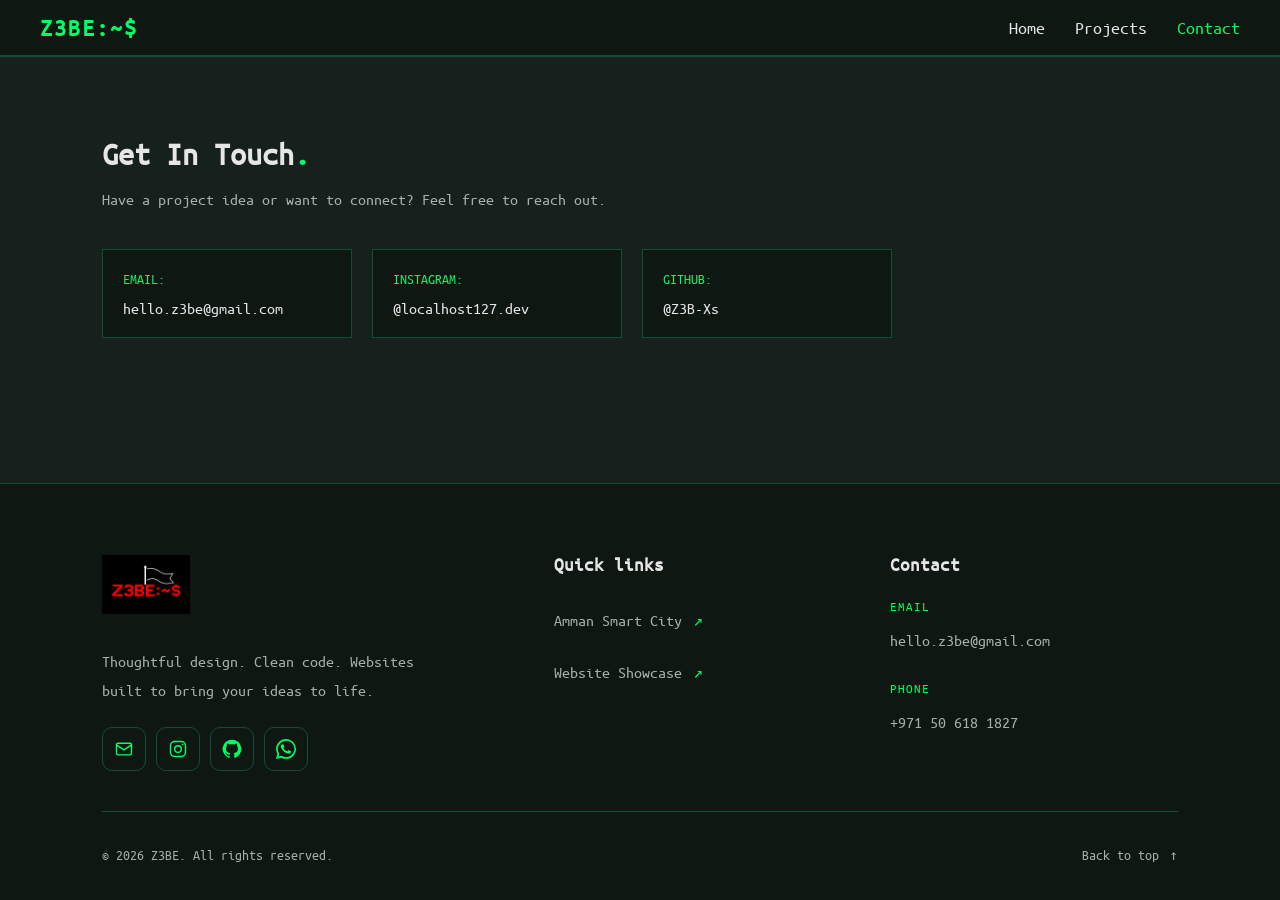
==== contact.html @ aed7971e "Separate portfolio projects and contact into standalone pages" ====
<!DOCTYPE html>
<html lang="en">

<head>
    <meta charset="UTF-8">
    <meta name="viewport" content="width=device-width, initial-scale=1.0">
    <link rel="icon" href="images/Z3BE logo(3).png">
    <link rel="stylesheet" href="CSS/style.css?v=separate-pages-20261119">
    <title>Contact | Z3BE</title>
</head>

<body id="page-top" class="page-contact">

    <header>

        <div class="logo-container">
            <a href="index.html">
                <h1>Z3BE:~$</h1>
            </a>
        </div>

        <nav aria-label="Main navigation">
            <a href="index.html#home">Home</a>
            <a href="projects.html">Projects</a>
            <a href="contact.html">Contact</a>
        </nav>

    </header>

    <main>
    <section class="contact" id="contact">

        <h2>Get In Touch<span>.</span></h2>

        <p class="contact-description">
            Have a project idea or want to connect?
            Feel free to reach out.
        </p>

        <div class="contact-container">

            <div class="contact-item">
                <span class="contact-label">EMAIL:</span>
                <a href="mailto:hello.z3be@gmail.com">
                    hello.z3be@gmail.com
                </a>
            </div>

            <div class="contact-item">
                <span class="contact-label">INSTAGRAM:</span>
                <a href="https://instagram.com/localhost127.dev" target="_blank" rel="noopener noreferrer">
                    @localhost127.dev
                </a>
            </div>

            <div class="contact-item">
                <span class="contact-label">GITHUB:</span>
                <a href="https://github.com/Z3B-Xs" target="_blank" rel="noopener noreferrer">
                    @Z3B-Xs
                </a>
            </div>

        </div>

    </section>
    </main>

    <footer class="site-footer">
        <div class="footer-content">
            <div class="footer-brand">
                <a class="footer-logo" href="index.html#home" aria-label="Z3BE — back to home">
                    <img src="images/Z3BE logo(3).png" alt="Z3BE logo" width="88" height="88" loading="lazy">
                </a>
                <p class="footer-description">Thoughtful design. Clean code. Websites built to bring your ideas to life.</p>
                <div class="footer-socials" role="group" aria-label="Social and contact links">
                    <a href="mailto:hello.z3be@gmail.com" aria-label="Email Z3BE">
                        <svg width="20" height="20" viewBox="0 0 24 24" fill="none" stroke="currentColor" stroke-width="1.7" stroke-linecap="round" stroke-linejoin="round" aria-hidden="true" focusable="false"><rect x="3" y="5" width="18" height="14" rx="2"/><path d="m3 7 9 6 9-6"/></svg>
                    </a>
                    <a href="https://www.instagram.com/localhost127.dev/" target="_blank" rel="noopener noreferrer" aria-label="Z3BE on Instagram (opens in a new tab)">
                        <svg width="20" height="20" viewBox="0 0 24 24" fill="none" stroke="currentColor" stroke-width="1.7" aria-hidden="true" focusable="false"><rect x="3" y="3" width="18" height="18" rx="5"/><circle cx="12" cy="12" r="4"/><circle cx="17.5" cy="6.5" r="1" fill="currentColor" stroke="none"/></svg>
                    </a>
                    <a href="https://github.com/Z3B-Xs" target="_blank" rel="noopener noreferrer" aria-label="Z3BE on GitHub (opens in a new tab)">
                        <svg width="20" height="20" viewBox="0 0 24 24" fill="currentColor" aria-hidden="true" focusable="false"><path d="M12 .75a11.25 11.25 0 0 0-3.558 21.923c.563.104.768-.244.768-.542 0-.267-.01-.975-.015-1.914-3.13.68-3.79-1.509-3.79-1.509-.512-1.3-1.25-1.646-1.25-1.646-1.022-.7.078-.686.078-.686 1.13.08 1.725 1.16 1.725 1.16 1.004 1.722 2.633 1.225 3.274.937.102-.728.393-1.225.715-1.507-2.498-.284-5.124-1.25-5.124-5.563 0-1.229.439-2.234 1.16-3.021-.116-.285-.503-1.43.11-2.98 0 0 .945-.303 3.094 1.154a10.78 10.78 0 0 1 5.626 0c2.148-1.457 3.09-1.154 3.09-1.154.616 1.55.229 2.695.113 2.98.724.787 1.159 1.792 1.159 3.021 0 4.324-2.63 5.276-5.136 5.555.404.348.765 1.034.765 2.084 0 1.505-.014 2.72-.014 3.09 0 .3.203.65.774.54A11.252 11.252 0 0 0 12 .75Z"/></svg>
                    </a>
                    <a href="https://wa.me/971506181827" target="_blank" rel="noopener noreferrer" aria-label="Chat with Z3BE on WhatsApp (opens in a new tab)">
                        <svg width="20" height="20" viewBox="0 0 24 24" fill="currentColor" aria-hidden="true" focusable="false"><path d="M20.52 3.48A11.88 11.88 0 0 0 12.05 0C5.47 0 .11 5.35.11 11.93c0 2.1.55 4.15 1.59 5.96L0 24l6.26-1.64a11.9 11.9 0 0 0 5.78 1.47h.01c6.58 0 11.94-5.35 11.95-11.93a11.85 11.85 0 0 0-3.48-8.42ZM12.05 21.8a9.87 9.87 0 0 1-5.03-1.38l-.36-.21-3.72.97.99-3.63-.24-.37a9.86 9.86 0 0 1-1.51-5.25c0-5.47 4.45-9.92 9.93-9.92a9.85 9.85 0 0 1 7.02 2.91 9.85 9.85 0 0 1 2.91 7.03c0 5.47-4.45 9.92-9.99 9.85Zm5.45-7.42c-.3-.15-1.77-.87-2.04-.97-.28-.1-.48-.15-.68.15-.2.3-.77.97-.95 1.17-.17.2-.35.22-.65.07-.3-.15-1.26-.46-2.4-1.48-.89-.79-1.49-1.77-1.67-2.07-.17-.3-.02-.46.13-.61.13-.13.3-.35.45-.53.15-.17.2-.3.3-.5.1-.2.05-.37-.03-.52-.07-.15-.67-1.62-.92-2.22-.24-.58-.49-.5-.67-.51h-.57c-.2 0-.52.07-.8.37-.27.3-1.04 1.02-1.04 2.49s1.07 2.89 1.22 3.09c.15.2 2.1 3.2 5.09 4.49.71.31 1.27.49 1.7.63.71.22 1.36.19 1.87.11.57-.09 1.77-.72 2.02-1.42.25-.7.25-1.3.17-1.42-.07-.13-.27-.2-.57-.35Z"/></svg>
                    </a>
                </div>
            </div>

            <div class="footer-links">
                <h2>Quick links</h2>
                <ul>
                    <li><a href="https://z3b-xs.github.io/smart-city/" target="_blank" rel="noopener noreferrer">Amman Smart City <span aria-hidden="true">↗</span></a></li>
                    <li><a href="https://z3b-xs.github.io/z3be.web/" target="_blank" rel="noopener noreferrer">Website Showcase <span aria-hidden="true">↗</span></a></li>
                </ul>
            </div>

            <div class="footer-contact">
                <h2>Contact</h2>
                <address>
                    <div><span class="footer-contact-label">Email</span><a href="mailto:hello.z3be@gmail.com">hello.z3be@gmail.com</a></div>
                    <div><span class="footer-contact-label">Phone</span><a href="tel:+971506181827">+971 50 618 1827</a></div>
                </address>
            </div>
        </div>
        <div class="footer-bottom">
            <p>&copy; 2026 Z3BE. All rights reserved.</p>
            <a href="#page-top">Back to top <span aria-hidden="true">↑</span></a>
        </div>
    </footer>

</body>

</html>
---- CSS/style.css ----
:root {
    --bg: #0a0f0d;
    --card: #0F1713;
    --green: #00FF66;
    --text: #E6E6E6;
    --border: #164d32;
}

@font-face {
    font-family: "UbuntuMono";
    src: url("../Fonts/UbuntuMono-Regular.ttf") format("truetype");
    font-weight: 400;
    font-style: normal;
}

* {
    box-sizing: border-box;
    margin: 0;
    padding: 0;
}

body {
    background-color: var(--bg);
    color: var(--text);
    font-family: "UbuntuMono", monospace;
}

html {
    scroll-behavior: smooth;
}

/*====================
        Header
  ====================*/

header {
    display: flex;
    align-items: center;
    justify-content: space-between;
    padding: 15px 40px;
    background-color: var(--card);
    border-bottom: 1px solid var(--border);
    position: sticky;
    top: 0;
    z-index: 999;
}

.logo-container h1 {
    color: var(--green);
    font-size: 24px;
    letter-spacing: 2px;
}

.logo-container a {
    text-decoration: none;
}

nav {
    display: flex;
    align-items: center;
    gap: 30px;
}

nav a {
    position: relative;
    text-decoration: none;
    color: var(--text);
    font-size: 18px;
    transition: 0.25s ease-in-out;
}

nav a::before {
    content: "> ";
    position: absolute;
    left: -15px;
    color: var(--green);
    opacity: 0;
    transition: 0.25s ease-in-out;
}

nav a:hover {
    color: #00B84F;
}

nav a:hover::before {
    opacity: 1;
}

/*====================
        Hero
====================*/

.hero {
    min-height: calc(100vh - 111px);
    display: grid;
    grid-template-columns: 1fr 1fr;
    align-items: center;
    gap: 50px;
    padding: 60px 8%;
}

.hero-content {
    max-width: 650px;
    min-width: 0;
}

.hello {
    color: var(--green);
    font-size: 16px;
    margin-bottom: 25px;
}

.hero-content h2 {
    font-size: 28px;
    line-height: 1.4;
    margin-bottom: 15px;
}

.name {
    color: var(--green);
}

.description {
    color: var(--text);
    font-size: 18px;
    line-height: 1.8;
    max-width: 550px;
    margin-top: 25px;
}

.hero-buttons {
    display: flex;
    flex-wrap: wrap;
    gap: 15px;
    margin-top: 30px;
}

.hero-buttons a {
    display: inline-block;
    padding: 12px 18px;
    text-decoration: none;
    text-align: center;
    font-size: 14px;
    border: 1px solid var(--green);
    transition: 0.25s ease-in-out;
}

.btn-primary {
    background-color: var(--green);
    color: var(--bg);
}

.btn-primary:hover {
    background-color: transparent;
    color: var(--green);
}

.btn-secondary {
    background-color: transparent;
    color: var(--green);
}

.btn-secondary:hover {
    background-color: var(--green);
    color: var(--bg);
}

/*====================
        Terminal
====================*/

.terminal {
    min-width: 0;
    background-color: var(--card);
    border: 1px solid var(--border);
    box-shadow: 8px 8px 0 rgba(0, 255, 102, 0.04);
}

.terminal-header {
    display: flex;
    align-items: center;
    gap: 15px;
    padding: 15px;
    background-color: #121a17;
    border-bottom: 1px solid var(--border);
}

.terminal-dots {
    display: flex;
    gap: 6px;
}

.terminal-dots span {
    width: 10px;
    height: 10px;
    border-radius: 50%;
    background-color: red;
}

.terminal-dots span:nth-child(2) {
    background-color: yellow;
}

.terminal-dots span:nth-child(3) {
    background-color: green;
}

.terminal-header p {
    color: var(--text);
    font-size: 13px;
}

.terminal-status {
    margin-left: auto;
    color: var(--green);
    font-size: 11px;
}

.terminal-body {
    padding: 25px;
    line-height: 1.8;
    overflow-wrap: anywhere;
}

.command {
    color: var(--green);
    margin-top: 18px;
}

.command:first-child {
    margin-top: 0;
}

.output {
    color: var(--text);
    padding-left: 15px;
}

.cursor {
    display: inline-block;
    width: 9px;
    height: 17px;
    background-color: var(--green);
    vertical-align: middle;
    animation: blink 1s steps(2, start) infinite;
}

@keyframes blink {
    to {
        visibility: hidden;
    }
}

/*====================
        Projects
====================*/

.projects {
    background-color: #121a17;
    padding: 80px 8%;
}

.projects-container {
    display: flex;
    flex-wrap: wrap;
    gap: 20px;
}

.card {
    position: relative;
    background-color: var(--card);
    border: 2px solid var(--border);
    width: 300px;
    min-height: 400px;
    padding: 15px;
}

.card:hover {
    box-shadow: 3px 3px rgba(0, 255, 102, 0.12);
    transform: translateY(-5px);
}

.card img {
    width: 100%;
    height: 250px;
    object-fit: contain;
    margin-bottom: 10px;
}

.card .label {
    position: absolute;
    top: 5px;
    right: 5px;
    z-index: 999;
    border: 1px solid var(--border);
    border-radius: 25px;
    padding: 10px;
    background-color: var(--bg);
}

.card h2 {
    color: var(--green);
    font-size: 25px;
    margin-bottom: 15px;
}

.card a {
    text-decoration: none;
}

.card p {
    color: var(--text);
    line-height: 1.6;
    overflow-wrap: anywhere;
}

/*====================
        Contact
====================*/

.contact {
    background-color: #16201c;
    padding: 80px 8%;
    border-top: 1px solid var(--border);
}

.contact h2 {
    color: var(--text);
    font-size: 32px;
    margin-bottom: 15px;
}

.contact h2 span {
    color: var(--green);
}

.contact-description {
    color: #a6b0a9;
    font-size: 16px;
    line-height: 1.8;
    margin-bottom: 35px;
}

.contact-container {
    display: flex;
    flex-wrap: wrap;
    gap: 20px;
}

.contact-item {
    display: flex;
    flex-direction: column;
    gap: 12px;
    background-color: var(--card);
    border: 1px solid var(--border);
    padding: 20px;
    width: 250px;
    overflow-wrap: anywhere;
    /* transition: 0.25s ease-in-out; */
}

.contact-item:hover {
    border-color: var(--green);
    transform: translateY(-4px);
    box-shadow: 3px 3px rgba(0, 255, 102, 0.12);
}

.contact-label {
    color: var(--green);
    font-size: 14px;
}

.contact-item a {
    color: var(--text);
    text-decoration: none;
    font-size: 16px;
    transition: 0.25s ease-in-out;
}

.contact-item a:hover {
    color: var(--green);
}

/*====================
        Footer
====================*/

.site-footer {
    background-color: var(--card);
    border-top: 1px solid var(--border);
    padding: 56px 8% 24px;
    font-size: 16px;
}
.footer-content {
    display: grid;
    grid-template-columns: minmax(0, 1.4fr) minmax(0, 1fr) minmax(0, 1fr);
    gap: 48px;
    max-width: 1200px;
    margin: 0 auto;
}
.footer-content > div { min-width: 0; }
.footer-logo { display: inline-block; }
.footer-logo img { display: block; width: 88px; height: 88px; max-width: 100%; object-fit: contain; }
.footer-description { max-width: 330px; margin-top: 16px; color: #a6b0a9; line-height: 1.8; }
.footer-socials { display: flex; flex-wrap: wrap; gap: 10px; margin-top: 22px; }
.site-footer .footer-socials a {
    display: inline-flex;
    flex: 0 0 44px;
    align-items: center;
    justify-content: center;
    width: 44px;
    height: 44px;
    border: 1px solid var(--border);
    border-radius: 10px;
    color: var(--green);
    background-color: transparent;
    transition: color .2s ease, background-color .2s ease, border-color .2s ease;
}
.site-footer .footer-socials svg {
    display: block;
    flex: 0 0 20px;
    width: 20px;
    height: 20px;
    max-width: 20px;
    max-height: 20px;
    color: inherit;
}
.site-footer .footer-socials a:hover { color: var(--text); background-color: var(--bg); border-color: var(--green); }
.footer-content h2 { margin: 14px 0 24px; color: var(--text); font-size: 19px; }
.footer-links ul { list-style: none; display: grid; gap: 8px; }
.footer-links a { display: inline-flex; align-items: center; gap: 12px; min-height: 44px; }
.site-footer a { text-decoration: none; }
.footer-links a, .footer-contact a, .footer-bottom a { color: #a6b0a9; overflow-wrap: anywhere; }
.footer-links a:hover, .footer-contact a:hover, .footer-bottom a:hover { color: var(--green); }
.footer-links a span { color: var(--green); }
.footer-contact address { display: grid; gap: 18px; font-style: normal; }
.footer-contact address > div { display: grid; gap: 4px; }
.footer-contact-label { color: var(--green); font-size: 13px; letter-spacing: 1px; text-transform: uppercase; }
.footer-contact a { display: inline-block; width: fit-content; max-width: 100%; min-height: 44px; padding: 10px 0; line-height: 1.5; }
.footer-bottom {
    display: flex;
    flex-wrap: wrap;
    align-items: center;
    justify-content: space-between;
    gap: 12px 24px;
    max-width: 1200px;
    margin: 40px auto 0;
    padding-top: 20px;
    border-top: 1px solid var(--border);
    color: #a6b0a9;
    font-size: 14px;
}
.footer-bottom a { display: inline-flex; align-items: center; gap: 10px; min-height: 44px; }
.site-footer a:focus-visible { outline: 2px solid var(--green); outline-offset: 5px; border-radius: 4px; }
@media (max-width: 900px) {
    .footer-content { grid-template-columns: minmax(0, 1fr) minmax(0, 1fr); gap: 32px; }
    .footer-brand { grid-column: 1 / -1; }
    .footer-description { max-width: 440px; }
}
@media (max-width: 600px) {
    .site-footer { padding: 40px 20px 20px; }
    .footer-content { grid-template-columns: minmax(0, 1fr); gap: 28px; }
    .footer-content h2 { margin: 0 0 14px; }
    .footer-bottom { margin-top: 28px; flex-direction: column; align-items: flex-start; }
}

/*====================
   Tablet & Small Screens
====================*/

@media (max-width: 768px) {

    header {
        padding: 15px 6%;
    }

    nav {
        gap: 20px;
    }

    nav a {
        font-size: 16px;
    }

    .hero {
        grid-template-columns: 1fr;
        min-height: auto;
        padding: 50px 6%;
        gap: 35px;
    }

    .hero-content {
        max-width: 100%;
    }

    .terminal {
        width: 100%;
    }

    .projects {
        padding: 50px 6%;
    }

    .projects-container {
        justify-content: center;
    }

    .card {
        width: 100%;
        max-width: 400px;
        min-height: auto;
    }

    .contact {
        padding: 50px 6%;
    }

    .contact-container {
        justify-content: center;
    }

    .contact-item {
        width: 100%;
        max-width: 400px;
    }
}

/*====================
      Mobile Phones
====================*/

@media (max-width: 600px) {

    header {
        flex-direction: column;
        gap: 18px;
        padding: 18px 15px;
    }

    .logo-container h1 {
        font-size: 22px;
    }

    nav {
        gap: 22px;
    }

    nav a {
        font-size: 15px;
    }

    nav a::before {
        left: -12px;
    }

    .hero {
        padding: 40px 20px;
        gap: 30px;
    }

    .hello {
        font-size: 14px;
        margin-bottom: 18px;
    }

    .hero-content h2 {
        font-size: 22px;
        margin-bottom: 12px;
    }

    .description {
        font-size: 16px;
        line-height: 1.7;
        margin-top: 20px;
    }

    .hero-buttons {
        flex-direction: column;
        gap: 12px;
        margin-top: 25px;
    }

    .hero-buttons a {
        width: 100%;
        padding: 13px;
    }

    .terminal-header {
        gap: 8px;
        padding: 12px;
    }

    .terminal-header p {
        font-size: 11px;
    }

    .terminal-status {
        font-size: 10px;
    }

    .terminal-body {
        padding: 18px 14px;
        font-size: 14px;
        line-height: 1.8;
    }

    .cursor {
        width: 8px;
        height: 15px;
    }

    .projects {
        padding: 45px 20px;
    }

    .card {
        padding: 12px;
    }

    .card img {
        height: 200px;
    }

    .card h2 {
        font-size: 21px;
    }

    .card p {
        font-size: 14px;
    }

    .contact {
        padding: 45px 20px;
    }

    .contact h2 {
        font-size: 28px;
    }

    .contact-description {
        font-size: 15px;
    }

    .contact-item {
        padding: 18px;
        gap: 10px;
    }

    .contact-item a {
        font-size: 14px;
    }
}

/* Shared layout for the home, projects and contact pages */
body { min-height: 100vh; min-height: 100svh; display: flex; flex-direction: column; }
main { flex: 1; min-width: 0; }
.page-projects main, .page-contact main { display: flex; flex-direction: column; }
.page-projects .projects, .page-contact .contact { flex: 1; }
.page-intro { margin-bottom: 36px; max-width: 650px; }
.page-intro .hello { margin-bottom: 12px; }
.page-intro h2 { font-size: 32px; margin-bottom: 15px; }
.page-intro h2 span { color: var(--green); }
.page-intro > p:last-child { color: #a6b0a9; line-height: 1.8; }
.page-home nav a[href="index.html#home"],
.page-projects nav a[href="projects.html"],
.page-contact nav a[href="contact.html"] { color: var(--green); }
nav a:focus-visible { outline: 2px solid var(--green); outline-offset: 6px; }
@media (max-width: 600px) { .page-intro h2 { font-size: 28px; } }
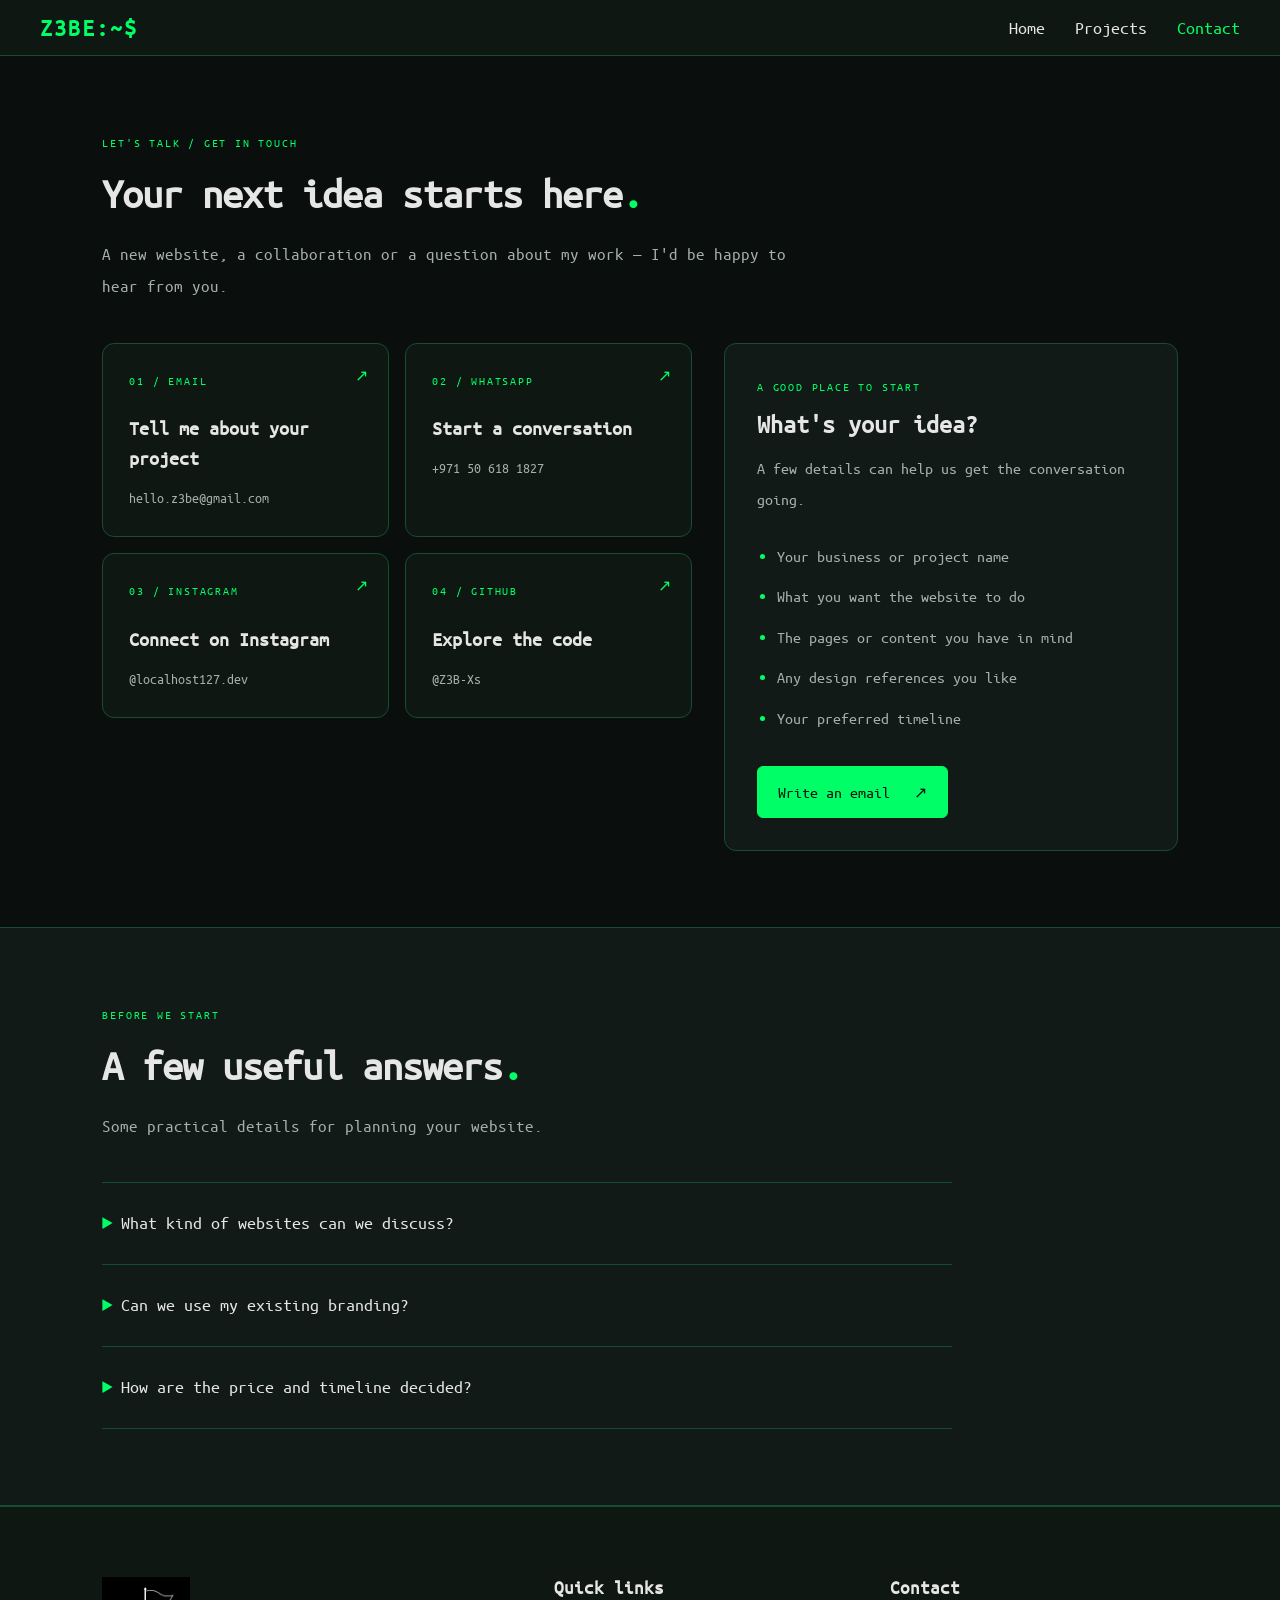
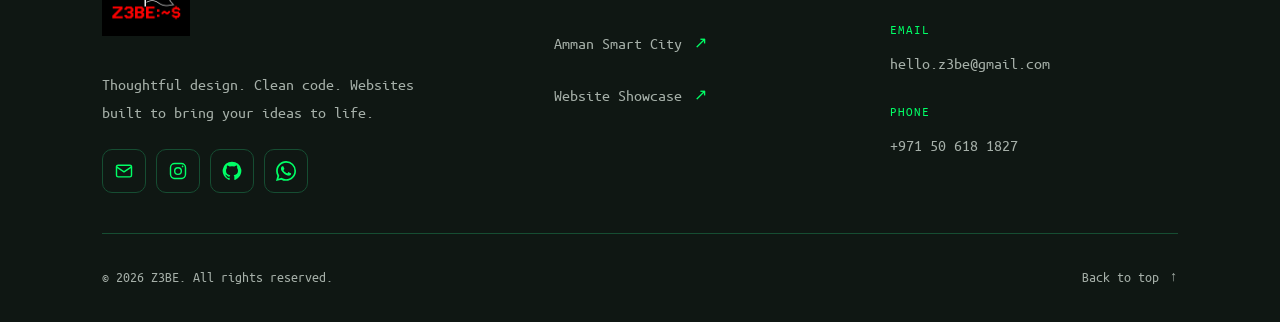
==== commit 920d924f: "Enrich portfolio pages with detailed sections and responsive layouts" ====
--- a/contact.html
+++ b/contact.html
@@ -5,7 +5,7 @@
     <meta charset="UTF-8">
     <meta name="viewport" content="width=device-width, initial-scale=1.0">
     <link rel="icon" href="images/Z3BE logo(3).png">
-    <link rel="stylesheet" href="CSS/style.css?v=separate-pages-20261119">
+    <link rel="stylesheet" href="CSS/style.css?v=fuller-pages-20261119">
     <title>Contact | Z3BE</title>
 </head>
 
@@ -28,40 +28,21 @@
     </header>
 
     <main>
-    <section class="contact" id="contact">
-
-        <h2>Get In Touch<span>.</span></h2>
-
-        <p class="contact-description">
-            Have a project idea or want to connect?
-            Feel free to reach out.
-        </p>
-
-        <div class="contact-container">
-
-            <div class="contact-item">
-                <span class="contact-label">EMAIL:</span>
-                <a href="mailto:hello.z3be@gmail.com">
-                    hello.z3be@gmail.com
-                </a>
+    <section class="content-section contact-page" id="contact">
+        <div class="section-heading"><p class="eyebrow">LET'S TALK / GET IN TOUCH</p><h2>Your next idea starts here<span>.</span></h2><p>A new website, a collaboration or a question about my work — I'd be happy to hear from you.</p></div>
+        <div class="contact-layout">
+            <div class="contact-methods">
+                <a class="contact-method" href="mailto:hello.z3be@gmail.com"><span class="eyebrow">01 / EMAIL</span><h3>Tell me about your project</h3><span class="contact-value">hello.z3be@gmail.com</span><span class="method-arrow" aria-hidden="true">↗</span></a>
+                <a class="contact-method" href="https://wa.me/971506181827" target="_blank" rel="noopener noreferrer"><span class="eyebrow">02 / WHATSAPP</span><h3>Start a conversation</h3><span class="contact-value">+971 50 618 1827</span><span class="method-arrow" aria-hidden="true">↗</span></a>
+                <a class="contact-method" href="https://www.instagram.com/localhost127.dev/" target="_blank" rel="noopener noreferrer"><span class="eyebrow">03 / INSTAGRAM</span><h3>Connect on Instagram</h3><span class="contact-value">@localhost127.dev</span><span class="method-arrow" aria-hidden="true">↗</span></a>
+                <a class="contact-method" href="https://github.com/Z3B-Xs" target="_blank" rel="noopener noreferrer"><span class="eyebrow">04 / GITHUB</span><h3>Explore the code</h3><span class="contact-value">@Z3B-Xs</span><span class="method-arrow" aria-hidden="true">↗</span></a>
             </div>
-
-            <div class="contact-item">
-                <span class="contact-label">INSTAGRAM:</span>
-                <a href="https://instagram.com/localhost127.dev" target="_blank" rel="noopener noreferrer">
-                    @localhost127.dev
-                </a>
-            </div>
-
-            <div class="contact-item">
-                <span class="contact-label">GITHUB:</span>
-                <a href="https://github.com/Z3B-Xs" target="_blank" rel="noopener noreferrer">
-                    @Z3B-Xs
-                </a>
-            </div>
-
+            <aside class="brief-panel"><p class="eyebrow">A GOOD PLACE TO START</p><h2>What's your idea?</h2><p>A few details can help us get the conversation going.</p><ul class="brief-list"><li>Your business or project name</li><li>What you want the website to do</li><li>The pages or content you have in mind</li><li>Any design references you like</li><li>Your preferred timeline</li></ul><a class="action-link primary-action" href="mailto:hello.z3be@gmail.com?subject=Website%20project%20enquiry">Write an email <span aria-hidden="true">↗</span></a></aside>
         </div>
-
+    </section>
+    <section class="content-section surface-section">
+        <div class="section-heading"><p class="eyebrow">BEFORE WE START</p><h2>A few useful answers<span>.</span></h2><p>Some practical details for planning your website.</p></div>
+        <div class="faq-list"><details><summary>What kind of websites can we discuss?</summary><p>Business websites, portfolios and showcase pages that introduce your work, services and contact information. The features and scope are agreed for each project.</p></details><details><summary>Can we use my existing branding?</summary><p>Yes. Share your logo, colors, photos and any references you have so the design can follow your identity.</p></details><details><summary>How are the price and timeline decided?</summary><p>They depend on the pages, content and features needed. We discuss those details and agree on the scope, price and timeline before work begins.</p></details></div>
     </section>
     </main>
 
--- a/CSS/style.css
+++ b/CSS/style.css
@@ -666,3 +666,92 @@
 .page-contact nav a[href="contact.html"] { color: var(--green); }
 nav a:focus-visible { outline: 2px solid var(--green); outline-offset: 6px; }
 @media (max-width: 600px) { .page-intro h2 { font-size: 28px; } }
+
+/* Expanded portfolio content */
+.content-section { padding: 76px 8%; }
+.surface-section { background: #121a17; border-block: 1px solid var(--border); }
+.eyebrow { color: var(--green); font-size: 12px; letter-spacing: 1.8px; line-height: 1.8; margin-bottom: 14px; }
+.section-heading { max-width: 720px; margin-bottom: 40px; }
+.section-heading h2, .about-copy h2 { font-size: clamp(28px, 4vw, 42px); line-height: 1.2; letter-spacing: -1px; margin-bottom: 20px; }
+.section-heading h2 span, .about-copy h2 span { color: var(--green); }
+.section-heading > p:last-child, .about-copy > p:not(.eyebrow) { color: #a6b0a9; line-height: 1.9; font-size: 17px; }
+.page-home .hero { min-height: 72vh; padding-block: 72px; background-image: radial-gradient(ellipse at 85% 40%, rgba(0,255,102,.045), transparent 65%); }
+.about-section { display: grid; grid-template-columns: minmax(0,1.2fr) minmax(0,1fr); gap: 64px; align-items: center; border-top: 1px solid var(--border); }
+.about-copy > p { margin-bottom: 16px; }
+.text-link { display: inline-flex; gap: 14px; align-items: center; min-height: 44px; color: var(--green); text-decoration: none; margin-top: 12px; }
+.profile-note { min-width: 0; background: var(--card); border: 1px solid var(--border); border-radius: 12px; overflow: hidden; }
+.note-top { padding: 18px 24px; display: flex; justify-content: space-between; gap: 12px; background: #121a17; border-bottom: 1px solid var(--border); color: #a6b0a9; font-size: 13px; }
+.profile-note dl { padding: 10px 24px; }
+.profile-note dl > div { display: grid; grid-template-columns: 100px minmax(0,1fr); gap: 16px; padding: 20px 0; border-bottom: 1px solid var(--border); line-height: 1.6; }
+.profile-note dl > div:last-child { border: 0; }
+.profile-note dt { color: #a6b0a9; }
+.profile-note dd { color: var(--green); overflow-wrap: anywhere; }
+.feature-grid, .process-grid { display: grid; grid-template-columns: repeat(3,minmax(0,1fr)); gap: 24px; }
+.feature-panel { padding: 28px; border: 1px solid var(--border); border-radius: 12px; background: var(--card); }
+.panel-number { color: var(--green); font-size: 12px; letter-spacing: 1px; }
+.feature-panel h3, .process-grid h3 { font-size: 21px; margin: 24px 0 14px; }
+.feature-panel p, .process-grid p { color: #a6b0a9; line-height: 1.8; }
+.process-grid { list-style: none; }
+.process-grid li { padding: 24px 24px 12px 0; border-top: 1px solid var(--border); }
+.process-grid li > span { color: var(--green); font-size: 28px; }
+.studio-cta { display: flex; flex-wrap: wrap; gap: 32px; align-items: center; justify-content: space-between; background: var(--card); border-top: 1px solid var(--border); }
+.studio-cta h2 { font-size: clamp(26px,4vw,36px); margin-bottom: 14px; }
+.studio-cta p:not(.eyebrow) { color: #a6b0a9; line-height: 1.8; max-width: 560px; }
+.action-link { display: inline-flex; justify-content: space-between; align-items: center; gap: 24px; min-height: 48px; padding: 13px 20px; color: var(--green); border: 1px solid var(--border); border-radius: 6px; text-decoration: none; line-height: 1.5; }
+.action-link:hover { border-color: var(--green); background: #16201c; }
+.primary-action { background: var(--green); color: var(--bg); border-color: var(--green); }
+.primary-action:hover { background: transparent; color: var(--green); }
+.work-grid { display: grid; grid-template-columns: repeat(2,minmax(0,1fr)); gap: 28px; }
+.work-card { min-width: 0; border: 1px solid var(--border); border-radius: 14px; overflow: hidden; background: var(--card); }
+.work-art { position: relative; display: grid; place-items: center; padding: 40px 30px; min-height: 280px; background-color: #121a17; background-image: linear-gradient(var(--border) 1px,transparent 1px),linear-gradient(90deg,var(--border) 1px,transparent 1px); background-size: 48px 48px; border-bottom: 1px solid var(--border); }
+.work-art img { width: 100%; max-width: 260px; height: 200px; object-fit: contain; transition: transform .25s ease; }
+.work-art:hover img { transform: translateY(-4px); }
+.work-index { position: absolute; top: 18px; left: 20px; font-size: 11px; letter-spacing: 1.5px; color: #a6b0a9; background: var(--card); padding: 6px 10px; }
+.work-copy { padding: 30px; }
+.work-copy h2 { font-size: 28px; margin-bottom: 16px; }
+.work-copy > p:not(.eyebrow), .work-detail p { color: #a6b0a9; line-height: 1.8; }
+.tag-list { display: flex; flex-wrap: wrap; gap: 8px; list-style: none; margin: 22px 0; }
+.tag-list li { padding: 6px 10px; color: var(--green); font-size: 12px; border: 1px solid var(--border); border-radius: 4px; }
+.work-detail { padding: 22px 0; border-top: 1px solid var(--border); margin-top: 24px; }
+.work-detail h3 { font-size: 16px; margin-bottom: 10px; }
+.work-copy .action-link { width: 100%; }
+.contact-layout { display: grid; grid-template-columns: minmax(0,1.3fr) minmax(0,1fr); gap: 32px; align-items: start; }
+.contact-methods { display: grid; grid-template-columns: repeat(2,minmax(0,1fr)); gap: 16px; }
+.contact-method { position: relative; display: block; padding: 26px; border: 1px solid var(--border); border-radius: 12px; background: var(--card); text-decoration: none; color: var(--text); }
+.contact-method:hover { border-color: var(--green); background: #121a17; }
+.contact-method .eyebrow { display: block; padding-right: 18px; }
+.contact-method h3 { font-size: 20px; line-height: 1.5; margin: 22px 0 12px; }
+.contact-value { color: #a6b0a9; font-size: 14px; overflow-wrap: anywhere; line-height: 1.8; }
+.method-arrow { position: absolute; right: 20px; top: 22px; color: var(--green); }
+.brief-panel { padding: 32px; border: 1px solid var(--border); border-radius: 12px; background: #121a17; min-width: 0; }
+.brief-panel h2 { font-size: 26px; margin-bottom: 16px; }
+.brief-panel > p:not(.eyebrow), .brief-list { color: #a6b0a9; line-height: 1.9; }
+.brief-list { padding-left: 20px; margin: 22px 0 28px; }
+.brief-list li { padding: 5px 0; }
+.brief-list li::marker { color: var(--green); }
+.faq-list { max-width: 850px; }
+.faq-list details { border-top: 1px solid var(--border); padding: 20px 0; }
+.faq-list details:last-child { border-bottom: 1px solid var(--border); }
+.faq-list summary { font-size: 18px; line-height: 1.6; cursor: pointer; padding: 6px 0; }
+.faq-list summary::marker { color: var(--green); }
+.faq-list details p { color: #a6b0a9; line-height: 1.9; max-width: 720px; padding: 18px 0 4px; }
+.content-section a:focus-visible, .faq-list summary:focus-visible { outline: 2px solid var(--green); outline-offset: 5px; }
+@media(max-width:1000px) { .contact-layout { grid-template-columns: minmax(0,1fr); } .about-section { gap: 32px; } }
+@media(max-width:768px) {
+    .content-section { padding: 52px 6%; }
+    .about-section, .work-grid { grid-template-columns: minmax(0,1fr); }
+    .feature-grid, .process-grid { grid-template-columns: minmax(0,1fr); gap: 16px; }
+    .section-heading { margin-bottom: 28px; }
+    .feature-panel h3 { margin-top: 18px; }
+    .page-home .hero { min-height: auto; padding-block: 48px; }
+}
+@media(max-width:480px) {
+    .content-section { padding: 44px 20px; }
+    .contact-methods { grid-template-columns: minmax(0,1fr); }
+    .work-copy, .brief-panel, .contact-method { padding: 24px; }
+    .profile-note dl > div { grid-template-columns: 82px minmax(0,1fr); gap: 10px; }
+    .work-art { min-height: 240px; padding: 40px 20px 24px; }
+    .work-art img { height: 180px; }
+    .studio-cta .action-link { width: 100%; }
+}
+@media(prefers-reduced-motion:reduce) { html { scroll-behavior: auto; } .cursor { animation: none; } .work-art img { transition: none; } .work-art:hover img { transform: none; } }
